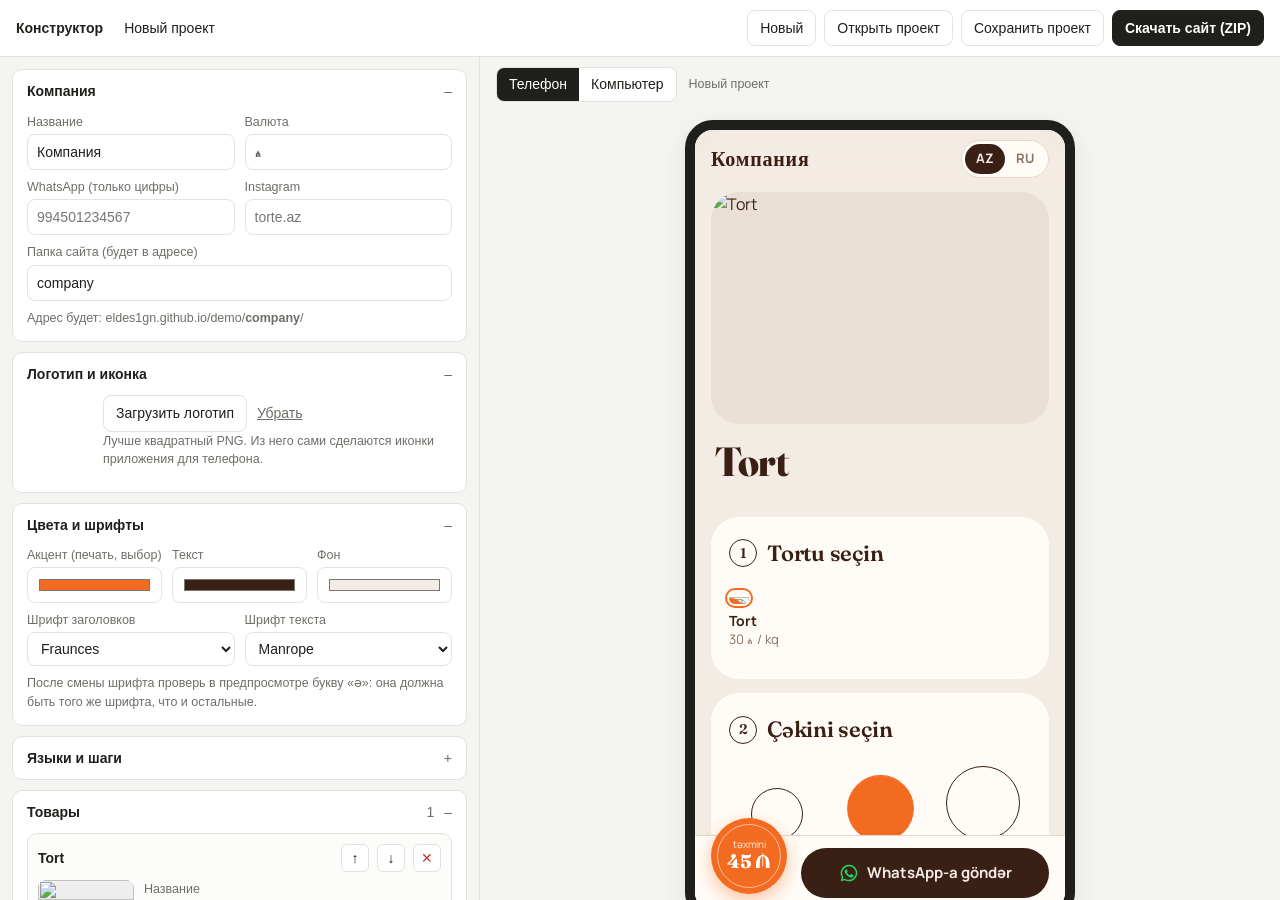
==== builder/index.html @ d90dcd45 "Add files via upload" ====
<!DOCTYPE html>
<html lang="ru">
<head>
  <meta charset="UTF-8">
  <meta name="viewport" content="width=device-width, initial-scale=1.0">
  <title>Конструктор сайтов</title>
  <link rel="stylesheet" href="builder.css">
</head>
<body>

  <!-- ===================== ВЕРХНЯЯ ПАНЕЛЬ ===================== -->
  <header class="top">
    <div class="brand">Конструктор</div>
    <input id="project-title" class="project-title" placeholder="Название проекта" aria-label="Название проекта">
    <div class="top-actions">
      <button id="btn-new" class="ghost">Новый</button>
      <label class="ghost file-btn">Открыть проект<input type="file" id="open-file" accept=".json,application/json" hidden></label>
      <button id="btn-save" class="ghost">Сохранить проект</button>
      <button id="btn-export" class="primary">Скачать сайт (ZIP)</button>
    </div>
  </header>

  <div class="workspace">

    <!-- ===================== ФОРМА НАСТРОЕК ===================== -->
    <aside class="panel" id="panel">

      <details class="group" open>
        <summary>Компания</summary>
        <div class="grid2">
          <label>Название <input data-path="company.name"></label>
          <label>Валюта <input data-path="company.currency" placeholder="₼"></label>
          <label>WhatsApp (только цифры) <input data-path="company.whatsapp" placeholder="994501234567" inputmode="numeric"></label>
          <label>Instagram <input data-path="company.instagram" placeholder="torte.az"></label>
        </div>
        <label>Папка сайта (будет в адресе) <input data-path="meta.slug" placeholder="torte"></label>
        <p class="hint">Адрес будет: eldes1gn.github.io/demo/<b id="slug-preview">torte</b>/</p>
      </details>

      <details class="group" open>
        <summary>Логотип и иконка</summary>
        <div class="logo-row">
          <img id="logo-preview" alt="">
          <div>
            <label class="ghost file-btn">Загрузить логотип<input type="file" id="logo-file" accept="image/*" hidden></label>
            <button id="logo-remove" class="link">Убрать</button>
            <p class="hint">Лучше квадратный PNG. Из него сами сделаются иконки приложения для телефона.</p>
          </div>
        </div>
      </details>

      <details class="group" open>
        <summary>Цвета и шрифты</summary>
        <div class="grid3">
          <label>Акцент (печать, выбор) <input type="color" data-path="theme.accent"></label>
          <label>Текст <input type="color" data-path="theme.text"></label>
          <label>Фон <input type="color" data-path="theme.background"></label>
        </div>
        <div class="grid2">
          <label>Шрифт заголовков <select data-path="fonts.heading" id="font-heading"></select></label>
          <label>Шрифт текста <select data-path="fonts.body" id="font-body"></select></label>
        </div>
        <p class="hint">После смены шрифта проверь в предпросмотре букву «ə»: она должна быть того же шрифта, что и остальные.</p>
      </details>

      <details class="group">
        <summary>Языки и шаги</summary>
        <div class="checks" id="lang-checks"></div>
        <label>Язык при открытии <select data-path="defaultLang" id="default-lang"></select></label>
        <div class="checks">
          <label class="check"><input type="checkbox" data-path="features.size"> Шаг «Вес»</label>
          <label class="check"><input type="checkbox" data-path="features.design"> Шаг «Дизайн»</label>
          <label class="check"><input type="checkbox" data-path="features.inscription"> Поле «Надпись»</label>
          <label class="check"><input type="checkbox" data-path="features.branches"> Выбор филиала</label>
        </div>
        <p class="hint">Если выключить «Вес», цена товара считается за штуку.</p>
        <div class="grid2">
          <label>Заказ минимум за (дней) <input type="number" min="0" data-path="order.minDaysAhead"></label>
          <label>Надпись до (символов) <input type="number" min="1" data-path="order.inscriptionMaxLength"></label>
        </div>
      </details>

      <details class="group" open>
        <summary>Товары <span class="count" id="count-cakes"></span></summary>
        <div id="list-cakes"></div>
        <button class="add" data-add="cakes">+ Добавить товар</button>
      </details>

      <details class="group">
        <summary>Веса <span class="count" id="count-sizes"></span></summary>
        <div id="list-sizes"></div>
        <button class="add" data-add="sizes">+ Добавить вес</button>
      </details>

      <details class="group">
        <summary>Варианты дизайна <span class="count" id="count-designs"></span></summary>
        <div id="list-designs"></div>
        <button class="add" data-add="designs">+ Добавить вариант</button>
      </details>

      <details class="group">
        <summary>Филиалы <span class="count" id="count-branches"></span></summary>
        <div id="list-branches"></div>
        <button class="add" data-add="branches">+ Добавить филиал</button>
      </details>

      <details class="group">
        <summary>Тексты на странице</summary>
        <p class="hint">Пустое поле = текст по умолчанию (он виден серым). Меняй только то, что нужно.</p>
        <div id="texts"></div>
      </details>

      <details class="group">
        <summary>Импорт готового сайта</summary>
        <p class="hint">Вставь адрес сайта, сделанного этим конструктором, например <code>../torte/</code> или полный адрес. Конструктор заберёт настройки и фото, и его можно будет править дальше. Работает, когда конструктор открыт на твоём GitHub.</p>
        <div class="row">
          <input id="import-url" placeholder="../torte/">
          <button id="btn-import" class="ghost">Импортировать</button>
        </div>
      </details>

    </aside>

    <!-- ===================== ПРЕДПРОСМОТР ===================== -->
    <section class="preview">
      <div class="preview-bar">
        <div class="seg" role="group" aria-label="Размер предпросмотра">
          <button data-view="mobile" class="on">Телефон</button>
          <button data-view="desktop">Компьютер</button>
        </div>
        <span id="status" class="status"></span>
      </div>
      <div class="stage" id="stage">
        <iframe id="frame" title="Предпросмотр сайта"></iframe>
      </div>
    </section>
  </div>

  <div id="toast" class="toast" role="status"></div>

  <script src="jszip.min.js"></script>
  <script src="templates.js"></script>
  <script src="builder.js"></script>
</body>
</html>
---- builder/builder.css ----
/* Конструктор: рабочий инструмент — спокойный, плотный, всё под рукой */
:root {
  --bg: #F4F4F2;
  --panel: #FFFFFF;
  --ink: #1F1F1C;
  --muted: #6E6E68;
  --line: #E2E2DD;
  --accent: #2E5BFF;
  --danger: #C2362B;
  --r: 10px;
}
* { box-sizing: border-box; }
html, body { height: 100%; }
body {
  margin: 0; background: var(--bg); color: var(--ink);
  font: 14px/1.45 -apple-system, "Segoe UI", Roboto, Arial, sans-serif;
  display: flex; flex-direction: column;
}
button, input, select, textarea { font: inherit; color: inherit; }
:focus-visible { outline: 2px solid var(--accent); outline-offset: 2px; }

/* ---------- верхняя панель ---------- */
.top {
  display: flex; align-items: center; gap: 12px; flex-wrap: wrap;
  padding: 10px 16px; background: var(--panel); border-bottom: 1px solid var(--line);
}
.brand { font-weight: 700; }
.project-title { flex: 1; min-width: 160px; border: 1px solid transparent; border-radius: 8px; padding: 6px 8px; background: transparent; }
.project-title:hover, .project-title:focus { border-color: var(--line); background: #fff; }
.top-actions { display: flex; gap: 8px; flex-wrap: wrap; }

.primary, .ghost, .add, .link {
  border-radius: 8px; padding: 7px 12px; cursor: pointer; white-space: nowrap;
}
.primary { background: var(--ink); color: #fff; border: 1px solid var(--ink); font-weight: 600; }
.ghost { background: #fff; border: 1px solid var(--line); display: inline-block; }
.ghost:hover { border-color: #C9C9C2; }
.link { background: none; border: 0; color: var(--muted); padding: 4px 6px; text-decoration: underline; }
.add { width: 100%; background: none; border: 1px dashed #C9C9C2; color: var(--muted); margin-top: 8px; }
.add:hover { color: var(--ink); border-color: var(--ink); }
.file-btn { cursor: pointer; }

/* ---------- рабочая область ---------- */
.workspace { flex: 1; display: grid; grid-template-columns: minmax(360px, 480px) 1fr; min-height: 0; }
@media (max-width: 900px) {
  .workspace { grid-template-columns: 1fr; }
  .preview { min-height: 80vh; }
}

.panel { overflow: auto; padding: 12px; border-right: 1px solid var(--line); }

.group { background: var(--panel); border: 1px solid var(--line); border-radius: var(--r); margin-bottom: 10px; }
.group > summary { cursor: pointer; padding: 11px 14px; font-weight: 700; list-style: none; display: flex; justify-content: space-between; }
.group > summary::-webkit-details-marker { display: none; }
.group > summary::after { content: "+"; color: var(--muted); font-weight: 400; }
.group[open] > summary::after { content: "–"; }
.group > :not(summary) { margin-left: 14px; margin-right: 14px; }
.group > :last-child { margin-bottom: 14px; }
.count { color: var(--muted); font-weight: 400; margin-left: auto; margin-right: 10px; }

label { display: block; color: var(--muted); font-size: 12.5px; margin-bottom: 8px; }
label > input:not([type=checkbox]), label > select, label > textarea, .row > input {
  display: block; width: 100%; margin-top: 3px;
  border: 1px solid var(--line); border-radius: 8px; padding: 7px 9px; background: #fff; color: var(--ink); font-size: 14px;
}
input[type=color] { height: 36px; padding: 2px; }
.grid2 { display: grid; grid-template-columns: 1fr 1fr; gap: 0 10px; }
.grid3 { display: grid; grid-template-columns: 1fr 1fr 1fr; gap: 0 10px; }
.checks { display: flex; flex-wrap: wrap; gap: 6px 16px; margin-bottom: 8px; }
.check { display: flex; align-items: center; gap: 6px; color: var(--ink); font-size: 14px; margin: 0; }
.row { display: flex; gap: 8px; }
.row > input { margin-top: 0; }
.hint { color: var(--muted); font-size: 12.5px; margin: 0 0 10px; }
code { background: #F0F0EC; padding: 1px 4px; border-radius: 4px; }

.logo-row { display: flex; gap: 12px; align-items: flex-start; }
#logo-preview { width: 64px; height: 64px; border-radius: 50%; object-fit: cover; background: #EEE; flex: none; }
#logo-preview:not([src]), #logo-preview[src=""] { visibility: hidden; }

/* ---------- карточки списков ---------- */
.item { border: 1px solid var(--line); border-radius: var(--r); padding: 10px; margin-bottom: 8px; background: #FCFCFA; }
.item-head { display: flex; align-items: center; gap: 8px; margin-bottom: 8px; }
.item-head .title { font-weight: 600; flex: 1; min-width: 0; overflow: hidden; text-overflow: ellipsis; white-space: nowrap; }
.item-head button { background: #fff; border: 1px solid var(--line); border-radius: 6px; width: 28px; height: 28px; cursor: pointer; line-height: 1; }
.item-head .del { color: var(--danger); }
.cake-item { display: grid; grid-template-columns: 96px 1fr; gap: 10px; }
.thumb { width: 96px; aspect-ratio: 16/10; border-radius: 8px; object-fit: cover; background: #EEE; display: block; }
.thumb-wrap { display: flex; flex-direction: column; gap: 4px; }
.thumb-wrap .ghost { padding: 4px 6px; font-size: 12px; text-align: center; }

.text-row { display: grid; grid-template-columns: 130px 1fr; gap: 8px; align-items: start; margin-bottom: 6px; }
.text-row .key { font-size: 12.5px; color: var(--muted); padding-top: 8px; }
.text-row .vals { display: grid; gap: 4px; }
.text-row input { width: 100%; border: 1px solid var(--line); border-radius: 8px; padding: 6px 8px; font-size: 13px; }

/* ---------- предпросмотр ---------- */
.preview { display: flex; flex-direction: column; min-height: 0; }
.preview-bar { display: flex; align-items: center; gap: 12px; padding: 10px 16px; }
.seg { display: inline-flex; border: 1px solid var(--line); border-radius: 8px; overflow: hidden; background: #fff; }
.seg button { border: 0; background: none; padding: 6px 12px; cursor: pointer; }
.seg button.on { background: var(--ink); color: #fff; }
.status { color: var(--muted); font-size: 12.5px; }

.stage { flex: 1; display: flex; justify-content: center; align-items: flex-start; overflow: auto; padding: 8px 16px 24px; }
#frame { border: 0; background: #fff; box-shadow: 0 1px 2px rgba(0,0,0,.06), 0 8px 30px rgba(0,0,0,.08); }
.stage.mobile #frame { width: 390px; height: 800px; border-radius: 28px; border: 10px solid #1F1F1C; }
.stage.desktop #frame { width: 100%; height: 100%; min-height: 700px; border-radius: 8px; }

.toast {
  position: fixed; left: 50%; bottom: 20px; transform: translateX(-50%) translateY(20px);
  background: var(--ink); color: #fff; padding: 10px 16px; border-radius: 10px;
  opacity: 0; pointer-events: none; transition: opacity .2s, transform .2s; max-width: 90vw;
}
.toast.show { opacity: 1; transform: translateX(-50%) translateY(0); }
.toast.error { background: var(--danger); }

/* Кнопка-«файл»: само поле выбора файла скрыто */
input[hidden] { display: none !important; }
label.file-btn { display: inline-block; color: var(--ink); font-size: 14px; margin: 0; }
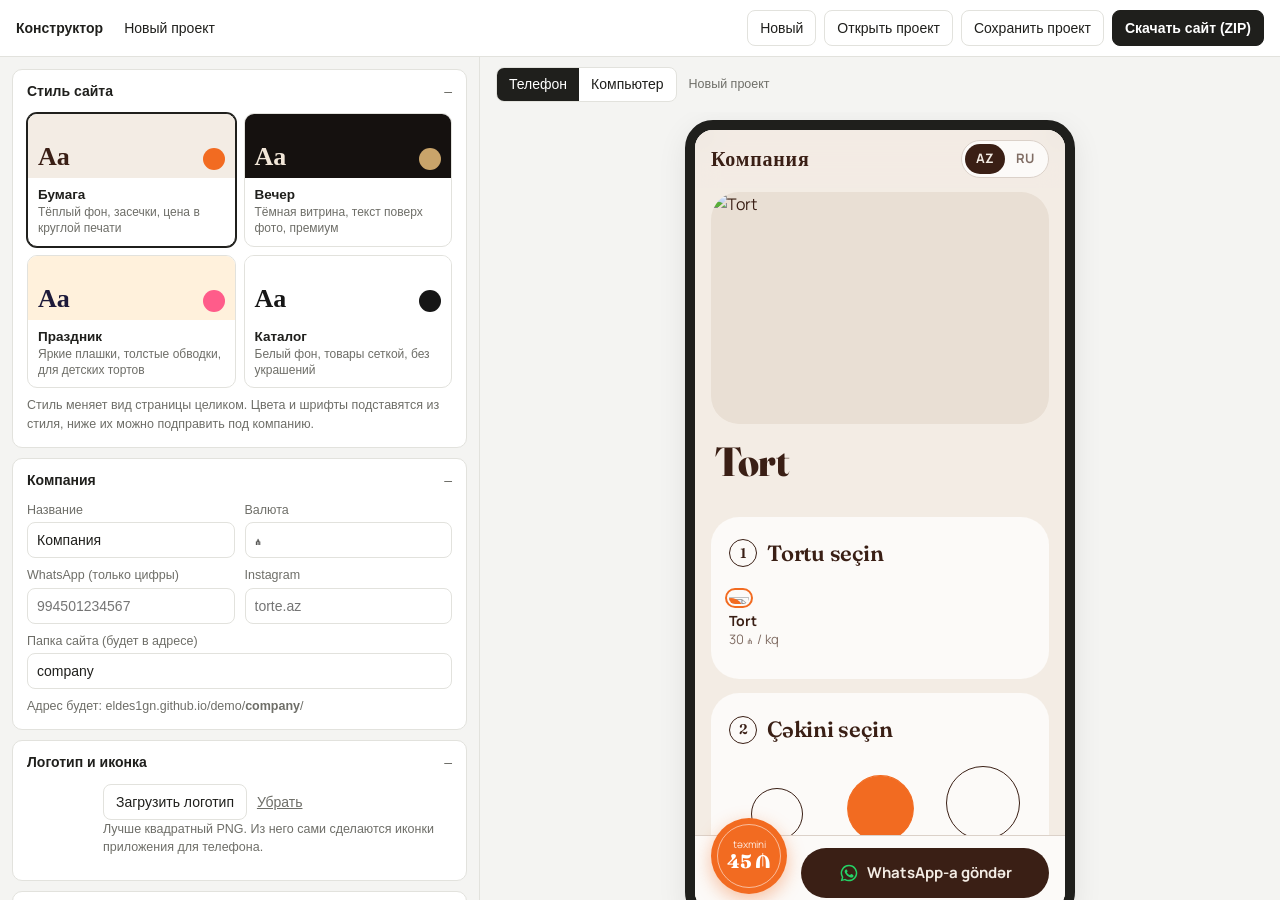
==== commit c56eec2a: "Add files via upload" ====
--- a/builder/index.html
+++ b/builder/index.html
@@ -24,6 +24,12 @@
 
     <!-- ===================== ФОРМА НАСТРОЕК ===================== -->
     <aside class="panel" id="panel">
+
+      <details class="group" open>
+        <summary>Стиль сайта</summary>
+        <div class="styles" id="style-list"></div>
+        <p class="hint">Стиль меняет вид страницы целиком. Цвета и шрифты подставятся из стиля, ниже их можно подправить под компанию.</p>
+      </details>
 
       <details class="group" open>
         <summary>Компания</summary>
--- a/builder/builder.css
+++ b/builder/builder.css
@@ -117,3 +117,14 @@
 /* Кнопка-«файл»: само поле выбора файла скрыто */
 input[hidden] { display: none !important; }
 label.file-btn { display: inline-block; color: var(--ink); font-size: 14px; margin: 0; }
+
+/* ---------- выбор стиля ---------- */
+.styles { display: grid; grid-template-columns: 1fr 1fr; gap: 8px; margin-bottom: 8px; }
+.style-card { border: 1.5px solid var(--line); border-radius: var(--r); padding: 0; background: #fff; cursor: pointer; text-align: left; overflow: hidden; }
+.style-card[aria-pressed="true"] { border-color: var(--ink); box-shadow: 0 0 0 1px var(--ink); }
+.style-card .sw { height: 64px; display: flex; align-items: flex-end; justify-content: space-between; padding: 8px 10px; }
+.style-card .sw .aa { font-size: 26px; line-height: 1; font-weight: 700; }
+.style-card .sw .dot { width: 22px; height: 22px; border-radius: 50%; }
+.style-card .meta { display: block; padding: 7px 10px 9px; }
+.style-card .meta b { display: block; font-size: 13.5px; }
+.style-card .meta span { display: block; color: var(--muted); font-size: 12px; line-height: 1.35; }
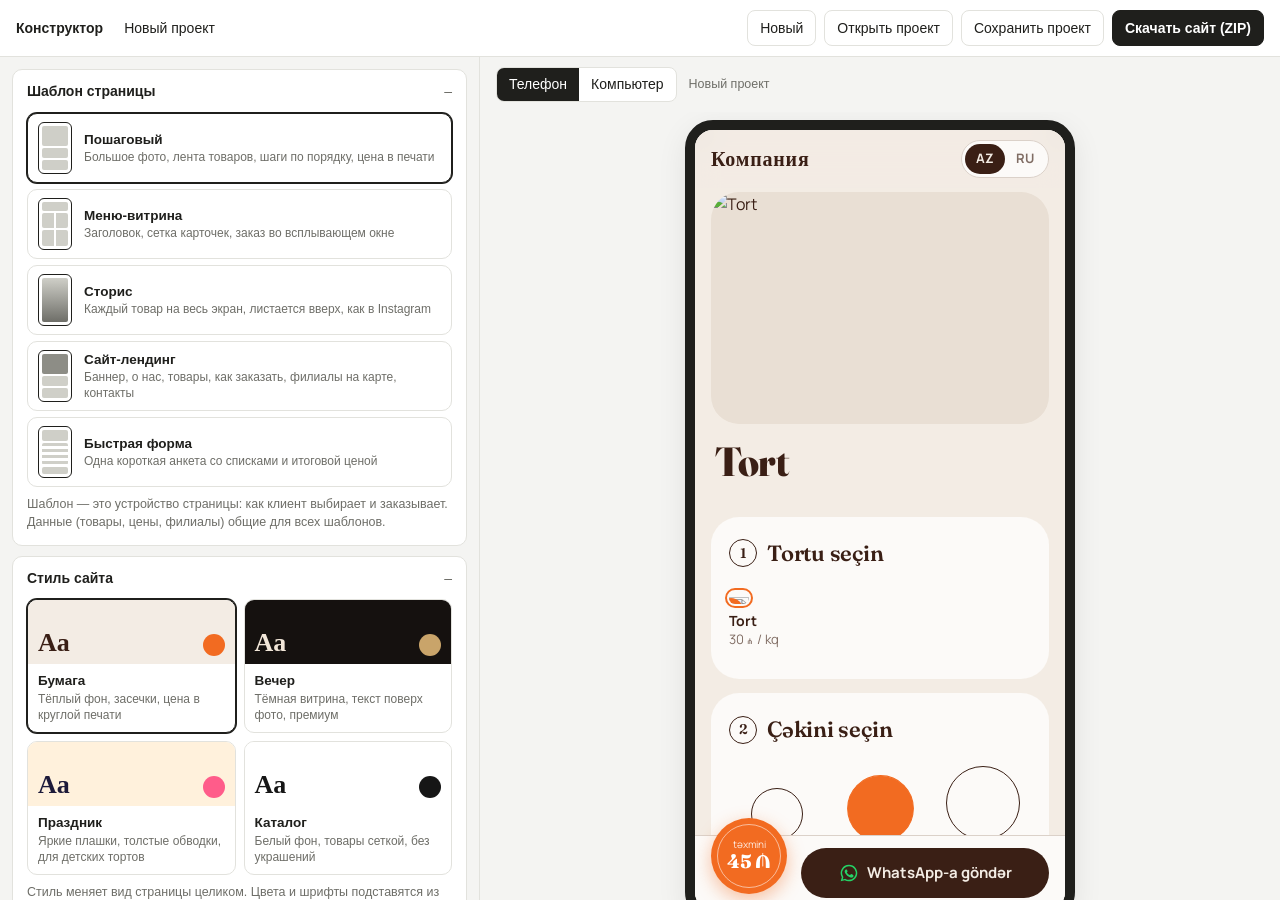
==== commit 825f25bb: "Add files via upload" ====
--- a/builder/index.html
+++ b/builder/index.html
@@ -24,6 +24,12 @@
 
     <!-- ===================== ФОРМА НАСТРОЕК ===================== -->
     <aside class="panel" id="panel">
+
+      <details class="group" open>
+        <summary>Шаблон страницы</summary>
+        <div class="tpls" id="template-list"></div>
+        <p class="hint">Шаблон — это устройство страницы: как клиент выбирает и заказывает. Данные (товары, цены, филиалы) общие для всех шаблонов.</p>
+      </details>
 
       <details class="group" open>
         <summary>Стиль сайта</summary>
--- a/builder/builder.css
+++ b/builder/builder.css
@@ -128,3 +128,24 @@
 .style-card .meta { display: block; padding: 7px 10px 9px; }
 .style-card .meta b { display: block; font-size: 13.5px; }
 .style-card .meta span { display: block; color: var(--muted); font-size: 12px; line-height: 1.35; }
+
+/* ---------- выбор шаблона ---------- */
+.tpls { display: grid; gap: 6px; margin-bottom: 8px; }
+.tpl-card { display: flex; gap: 12px; align-items: center; border: 1.5px solid var(--line); border-radius: var(--r); background: #fff; padding: 8px 10px; cursor: pointer; text-align: left; }
+.tpl-card[aria-pressed="true"] { border-color: var(--ink); box-shadow: 0 0 0 1px var(--ink); }
+.tpl-card .meta { display: block; }
+.tpl-card .meta b { display: block; font-size: 13.5px; }
+.tpl-card .meta span { display: block; color: var(--muted); font-size: 12px; line-height: 1.35; }
+/* маленькие схемы макетов */
+.tpl-icon { flex: none; width: 34px; height: 52px; border: 1.5px solid var(--ink); border-radius: 6px; padding: 3px; display: grid; gap: 2px; }
+.tpl-icon i { display: block; background: #CFCFC8; border-radius: 2px; }
+.tpl-cake { grid-template-rows: 2fr 1fr 1fr; }
+.tpl-menu { grid-template-rows: .6fr 1fr 1fr; }
+.tpl-menu i:nth-child(2), .tpl-menu i:nth-child(3) { background: repeating-linear-gradient(90deg, #CFCFC8 0 45%, transparent 45% 55%); }
+.tpl-stories { grid-template-rows: 1fr; }
+.tpl-stories i:first-child { background: linear-gradient(to top, #6E6E68, #CFCFC8); }
+.tpl-stories i:nth-child(n+2) { display: none; }
+.tpl-landing { grid-template-rows: 1.6fr .8fr .8fr; }
+.tpl-landing i:first-child { background: #8D8D86; }
+.tpl-form { grid-template-rows: .8fr 1.6fr .5fr; }
+.tpl-form i:nth-child(2) { background: repeating-linear-gradient(to bottom, #CFCFC8 0 3px, transparent 3px 6px); }
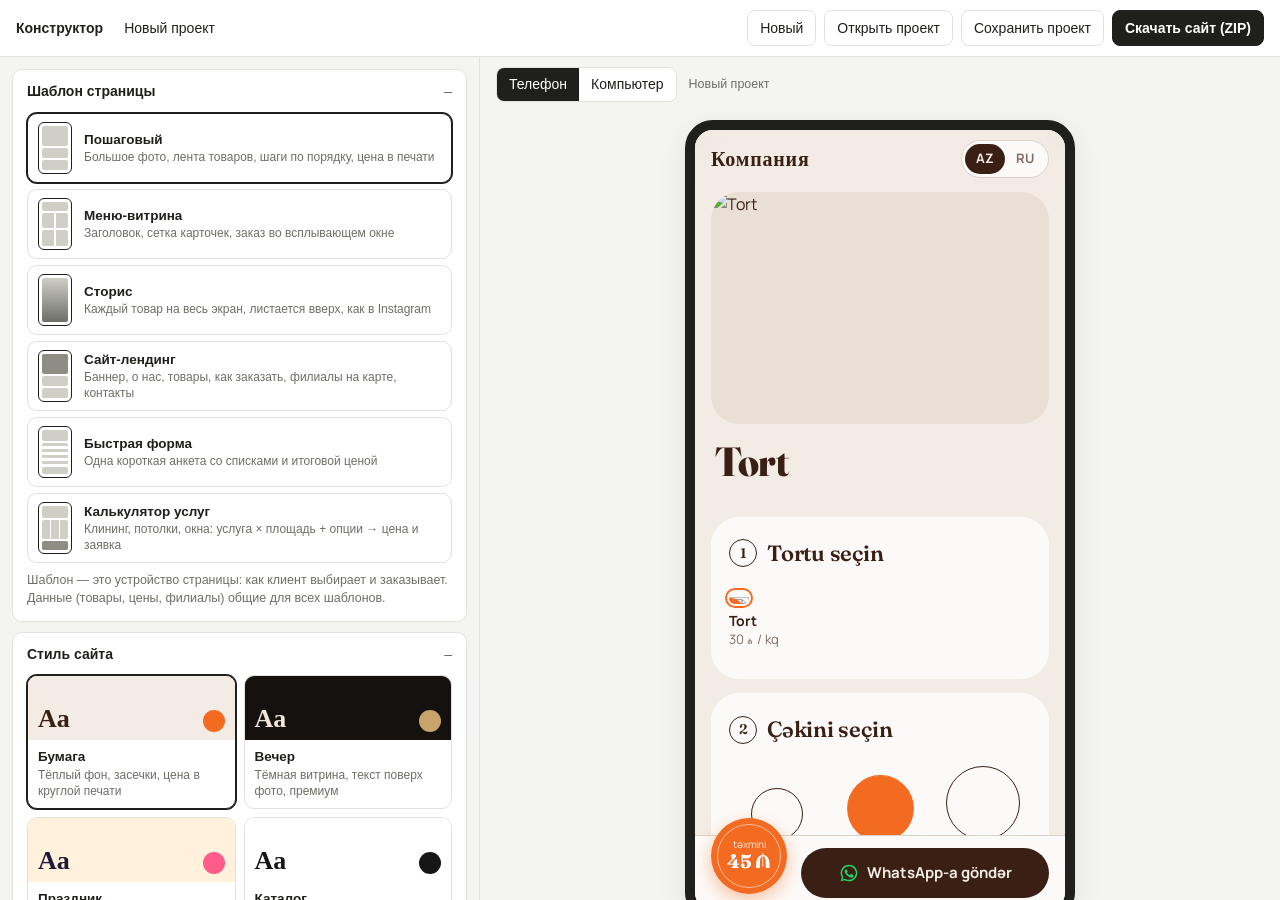
==== commit 57ae884a: "Add files via upload" ====
--- a/builder/index.html
+++ b/builder/index.html
@@ -79,38 +79,68 @@
         <summary>Языки и шаги</summary>
         <div class="checks" id="lang-checks"></div>
         <label>Язык при открытии <select data-path="defaultLang" id="default-lang"></select></label>
-        <div class="checks">
+        <div class="checks" data-not="calc">
           <label class="check"><input type="checkbox" data-path="features.size"> Шаг «Вес»</label>
           <label class="check"><input type="checkbox" data-path="features.design"> Шаг «Дизайн»</label>
           <label class="check"><input type="checkbox" data-path="features.inscription"> Поле «Надпись»</label>
           <label class="check"><input type="checkbox" data-path="features.branches"> Выбор филиала</label>
         </div>
-        <p class="hint">Если выключить «Вес», цена товара считается за штуку.</p>
+        <p class="hint" data-not="calc">Если выключить «Вес», цена товара считается за штуку.</p>
         <div class="grid2">
           <label>Заказ минимум за (дней) <input type="number" min="0" data-path="order.minDaysAhead"></label>
-          <label>Надпись до (символов) <input type="number" min="1" data-path="order.inscriptionMaxLength"></label>
+          <label data-not="calc">Надпись до (символов) <input type="number" min="1" data-path="order.inscriptionMaxLength"></label>
         </div>
       </details>
 
-      <details class="group" open>
+      <details class="group" open data-only="calc">
+        <summary>Калькулятор: площадь</summary>
+        <div class="grid2">
+          <label>Единица <input data-path="calcArea.unit" placeholder="m²"></label>
+          <label>Площадь по умолчанию <input type="number" min="1" data-path="calcArea.def"></label>
+          <label>Ползунок от <input type="number" min="1" data-path="calcArea.min"></label>
+          <label>Ползунок до <input type="number" min="1" data-path="calcArea.max"></label>
+        </div>
+        <p class="hint">Цена = площадь × цена услуги × опции (+%), но не меньше минимума услуги. Потом прибавляются доп. услуги.</p>
+      </details>
+
+      <details class="group" open data-only="calc">
+        <summary>Услуги <span class="count" id="count-services"></span></summary>
+        <div id="list-services"></div>
+        <button class="add" data-add="services">+ Добавить услугу</button>
+      </details>
+
+      <details class="group" open data-only="calc">
+        <summary>Опции (наценка в %) <span class="count" id="count-modifiers"></span></summary>
+        <p class="hint">Варианты через запятую, наценка — через «+». Например: <code>Mənzil, Həyət evi +15%, Ofis +10%</code>. Проценты берутся из первого языка.</p>
+        <div id="list-modifiers"></div>
+        <button class="add" data-add="modifiers">+ Добавить опцию</button>
+      </details>
+
+      <details class="group" open data-only="calc">
+        <summary>Доп. услуги <span class="count" id="count-extras"></span></summary>
+        <div id="list-extras"></div>
+        <button class="add" data-add="extras">+ Добавить доп. услугу</button>
+      </details>
+
+      <details class="group" open data-not="calc">
         <summary>Товары <span class="count" id="count-cakes"></span></summary>
         <div id="list-cakes"></div>
         <button class="add" data-add="cakes">+ Добавить товар</button>
       </details>
 
-      <details class="group">
+      <details class="group" data-not="calc">
         <summary>Веса <span class="count" id="count-sizes"></span></summary>
         <div id="list-sizes"></div>
         <button class="add" data-add="sizes">+ Добавить вес</button>
       </details>
 
-      <details class="group">
+      <details class="group" data-not="calc">
         <summary>Варианты дизайна <span class="count" id="count-designs"></span></summary>
         <div id="list-designs"></div>
         <button class="add" data-add="designs">+ Добавить вариант</button>
       </details>
 
-      <details class="group">
+      <details class="group" data-not="calc">
         <summary>Филиалы <span class="count" id="count-branches"></span></summary>
         <div id="list-branches"></div>
         <button class="add" data-add="branches">+ Добавить филиал</button>
--- a/builder/builder.css
+++ b/builder/builder.css
@@ -149,3 +149,7 @@
 .tpl-landing i:first-child { background: #8D8D86; }
 .tpl-form { grid-template-rows: .8fr 1.6fr .5fr; }
 .tpl-form i:nth-child(2) { background: repeating-linear-gradient(to bottom, #CFCFC8 0 3px, transparent 3px 6px); }
+.tpl-calc { grid-template-rows: .7fr 1fr .5fr; }
+.tpl-calc i:nth-child(2) { background: repeating-linear-gradient(90deg, #CFCFC8 0 30%, transparent 30% 35%); }
+.tpl-calc i:nth-child(3) { background: #8D8D86; }
+.group > .add { width: calc(100% - 28px); }
